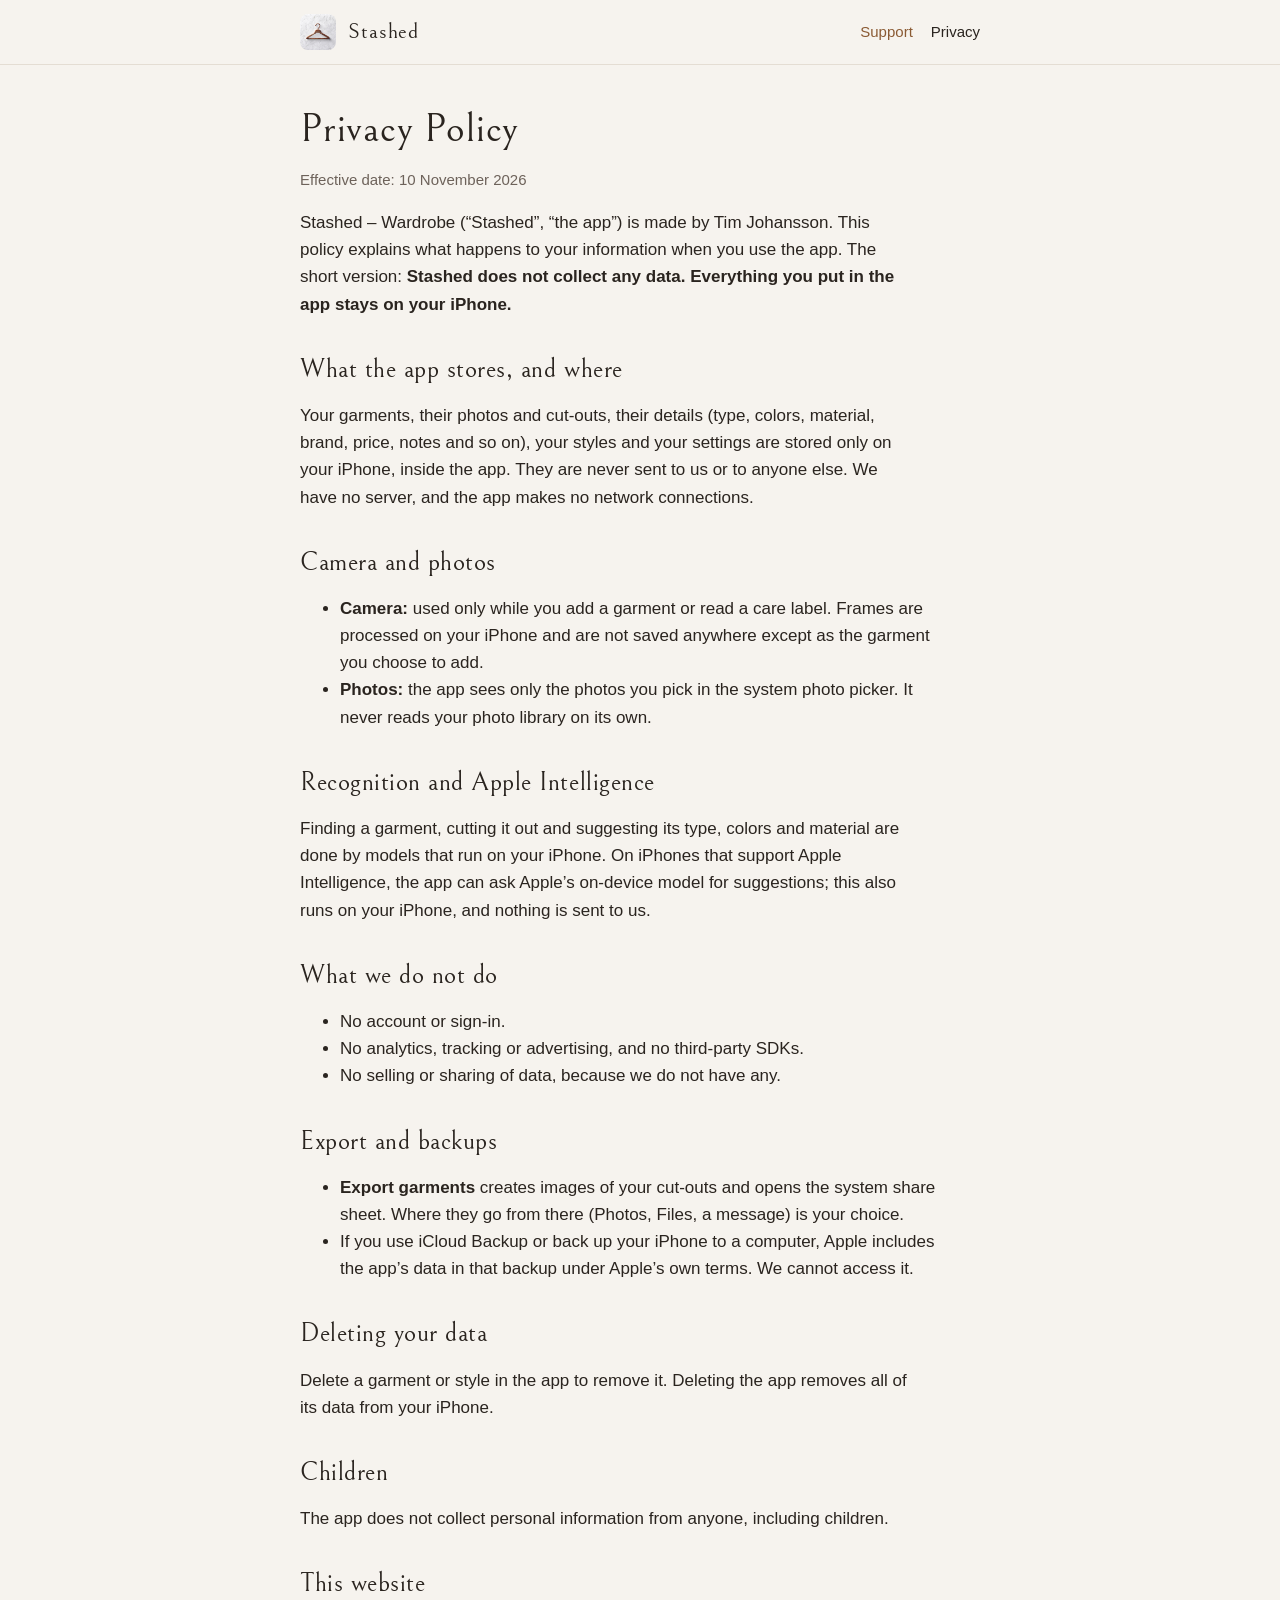
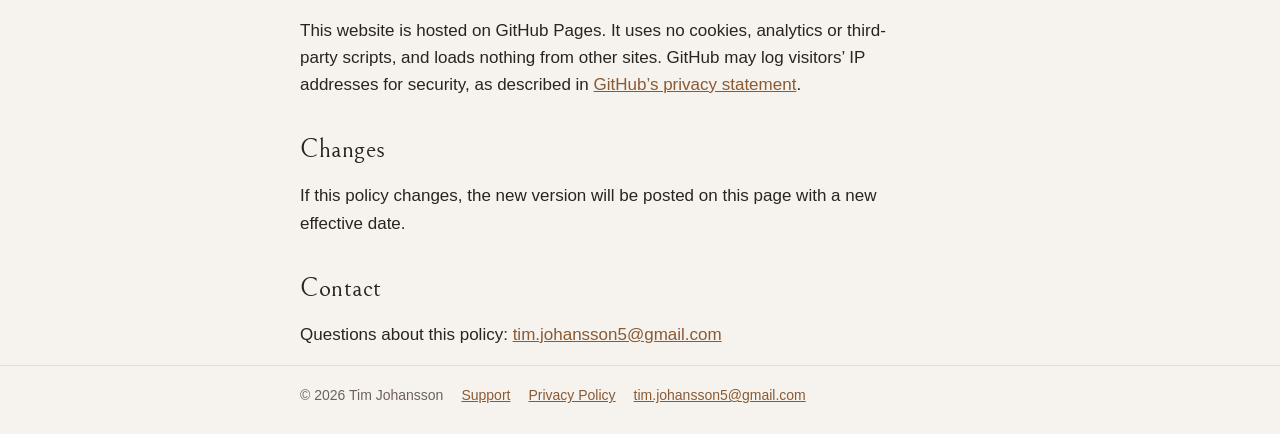
==== privacy/index.html @ 24479975 "Stashed – Wardrobe website" ====
<!doctype html>
<html lang="en">
<head>
<meta charset="utf-8">
<meta name="viewport" content="width=device-width, initial-scale=1">
<title>Privacy Policy – Stashed</title>
<meta name="description" content="Stashed – Wardrobe does not collect any data. Everything stays on your iPhone.">
<link rel="icon" href="../assets/icon.jpg">
<link rel="stylesheet" href="../assets/style.css">
</head>
<body>
<header class="site"><div class="wrap">
<img src="../assets/icon.jpg" alt="">
<a class="brand" href="../">Stashed</a>
<nav>
<a href="../support/">Support</a>
<a href="../privacy/" aria-current="page">Privacy</a>
</nav>
</div></header>
<main class="wrap">
<h1>Privacy Policy</h1>
<p class="meta">Effective date: 10 November 2026</p>
<p>Stashed – Wardrobe (“Stashed”, “the app”) is made by Tim Johansson. This policy explains what happens to your information when you use the app. The short version: <strong>Stashed does not collect any data. Everything you put in the app stays on your iPhone.</strong></p>

<h2>What the app stores, and where</h2>
<p>Your garments, their photos and cut-outs, their details (type, colors, material, brand, price, notes and so on), your styles and your settings are stored only on your iPhone, inside the app. They are never sent to us or to anyone else. We have no server, and the app makes no network connections.</p>

<h2>Camera and photos</h2>
<ul>
<li><strong>Camera:</strong> used only while you add a garment or read a care label. Frames are processed on your iPhone and are not saved anywhere except as the garment you choose to add.</li>
<li><strong>Photos:</strong> the app sees only the photos you pick in the system photo picker. It never reads your photo library on its own.</li>
</ul>

<h2>Recognition and Apple Intelligence</h2>
<p>Finding a garment, cutting it out and suggesting its type, colors and material are done by models that run on your iPhone. On iPhones that support Apple Intelligence, the app can ask Apple’s on-device model for suggestions; this also runs on your iPhone, and nothing is sent to us.</p>

<h2>What we do not do</h2>
<ul>
<li>No account or sign-in.</li>
<li>No analytics, tracking or advertising, and no third-party SDKs.</li>
<li>No selling or sharing of data, because we do not have any.</li>
</ul>

<h2>Export and backups</h2>
<ul>
<li><strong>Export garments</strong> creates images of your cut-outs and opens the system share sheet. Where they go from there (Photos, Files, a message) is your choice.</li>
<li>If you use iCloud Backup or back up your iPhone to a computer, Apple includes the app’s data in that backup under Apple’s own terms. We cannot access it.</li>
</ul>

<h2>Deleting your data</h2>
<p>Delete a garment or style in the app to remove it. Deleting the app removes all of its data from your iPhone.</p>

<h2>Children</h2>
<p>The app does not collect personal information from anyone, including children.</p>

<h2>This website</h2>
<p>This website is hosted on GitHub Pages. It uses no cookies, analytics or third-party scripts, and loads nothing from other sites. GitHub may log visitors’ IP addresses for security, as described in <a href="https://docs.github.com/site-policy/privacy-policies/github-general-privacy-statement">GitHub’s privacy statement</a>.</p>

<h2>Changes</h2>
<p>If this policy changes, the new version will be posted on this page with a new effective date.</p>

<h2>Contact</h2>
<p>Questions about this policy: <a href="mailto:tim.johansson5@gmail.com">tim.johansson5@gmail.com</a></p>
</main>
<footer><div class="wrap">
<span>© 2026 Tim Johansson</span>
<a href="../support/">Support</a>
<a href="../privacy/">Privacy Policy</a>
<a href="mailto:tim.johansson5@gmail.com">tim.johansson5@gmail.com</a>
</div></footer>
</body>
</html>
---- assets/style.css ----
@font-face {
  font-family: "Bellefair";
  src: url("Bellefair-Regular.ttf") format("truetype");
  font-display: swap;
}

:root {
  --bg: #f6f3ee;
  --surface: #ffffff;
  --text: #2a241f;
  --muted: #6d625a;
  --oak: #8a5a33;
  --line: #e4ddd3;
  color-scheme: light dark;
}
@media (prefers-color-scheme: dark) {
  :root {
    --bg: #171412;
    --surface: #211d1a;
    --text: #efe9e2;
    --muted: #b3a89d;
    --oak: #d39a68;
    --line: #3a332d;
  }
}

* { box-sizing: border-box; }
html { -webkit-text-size-adjust: 100%; }
body {
  margin: 0;
  background: var(--bg);
  color: var(--text);
  font: 17px/1.6 -apple-system, BlinkMacSystemFont, "Helvetica Neue", Helvetica, Arial, sans-serif;
}
.wrap { max-width: 720px; margin: 0 auto; padding: 0 20px; }

header.site { border-bottom: 1px solid var(--line); }
header.site .wrap { display: flex; align-items: center; gap: 12px; padding-top: 14px; padding-bottom: 14px; }
header.site img { width: 36px; height: 36px; border-radius: 8px; }
header.site a.brand { font-family: "Bellefair", Georgia, serif; font-size: 22px; letter-spacing: .04em; color: var(--text); text-decoration: none; }
header.site nav { margin-left: auto; display: flex; gap: 18px; font-size: 15px; }

a { color: var(--oak); }
nav a { text-decoration: none; }
nav a[aria-current="page"] { color: var(--text); }

h1, h2 { font-family: "Bellefair", Georgia, serif; font-weight: 400; letter-spacing: .02em; line-height: 1.2; }
h1 { font-size: 40px; margin: 40px 0 8px; }
h2 { font-size: 26px; margin: 36px 0 6px; }
.lede { font-size: 20px; color: var(--muted); margin: 0 0 24px; }
.meta { color: var(--muted); font-size: 15px; }
main { padding-bottom: 48px; }
main p, main li { max-width: 65ch; }
dt { font-weight: 600; margin-top: 20px; }
dd { margin: 4px 0 0; }

.hero { text-align: center; }
.hero img.icon { width: 112px; height: 112px; border-radius: 25px; margin-top: 48px; box-shadow: 0 6px 24px rgba(0,0,0,.18); }
.hero h1 { margin-top: 20px; }
.shots { display: grid; grid-template-columns: repeat(3, 1fr); gap: 14px; margin: 32px 0; }
.shots img { width: 100%; height: auto; border-radius: 18px; border: 1px solid var(--line); display: block; }
.points { list-style: none; padding: 0; margin: 0 auto; max-width: 560px; text-align: left; }
.points li { padding: 10px 0; border-bottom: 1px solid var(--line); }

footer { border-top: 1px solid var(--line); color: var(--muted); font-size: 14px; }
footer .wrap { padding-top: 18px; padding-bottom: 28px; display: flex; flex-wrap: wrap; gap: 8px 18px; }

@media (max-width: 520px) {
  h1 { font-size: 32px; }
  header.site nav { gap: 12px; }
  .shots { gap: 8px; }
  .shots img { border-radius: 10px; }
}
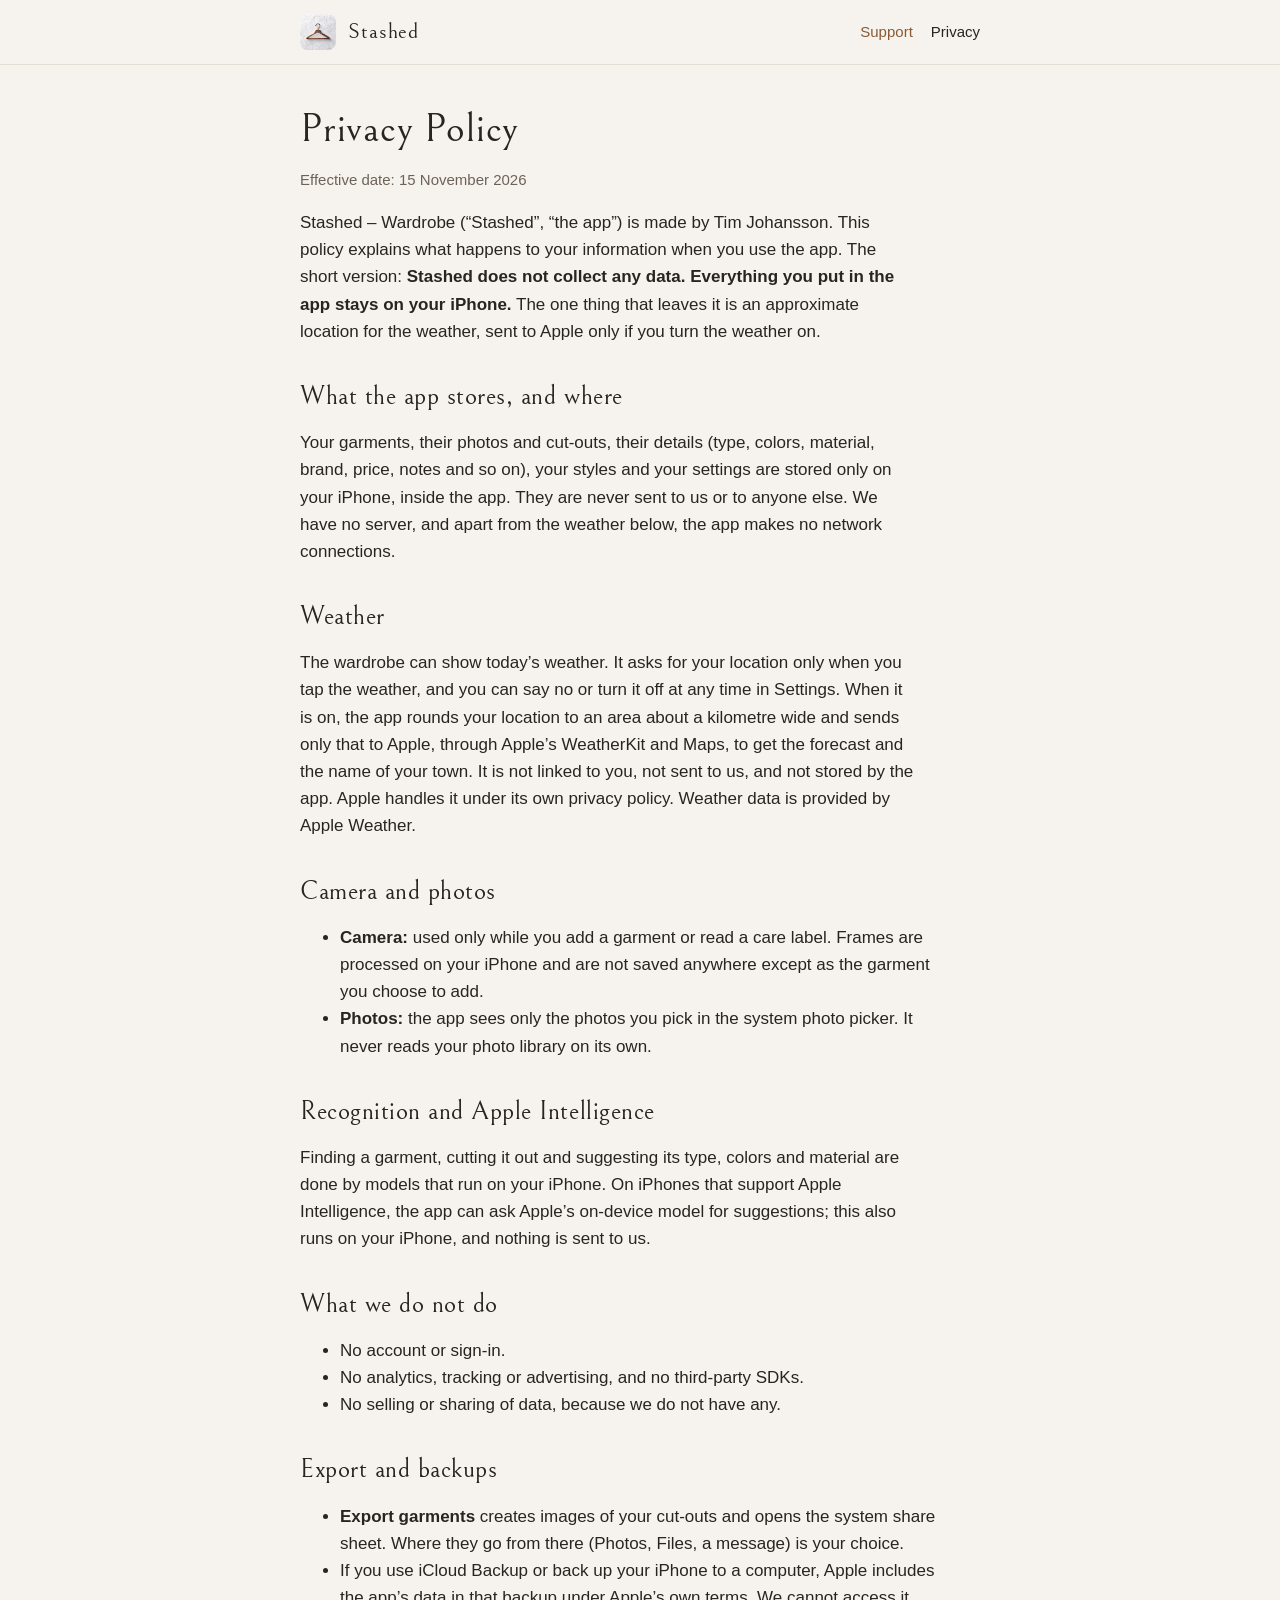
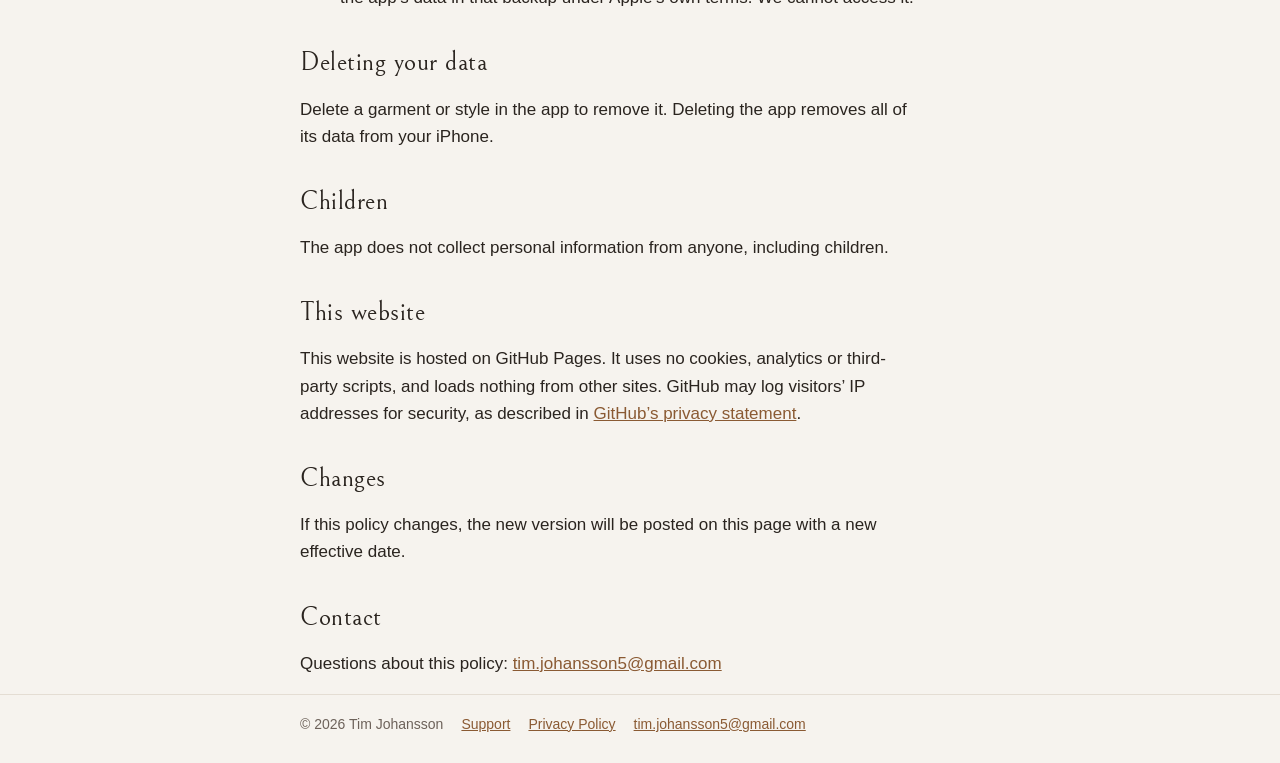
==== commit 1df51994: "Privacy policy: the weather sends an approximate location to Apple (Stashed 2.1) Publish with the 2." ====
--- a/privacy/index.html
+++ b/privacy/index.html
@@ -4,7 +4,7 @@
 <meta charset="utf-8">
 <meta name="viewport" content="width=device-width, initial-scale=1">
 <title>Privacy Policy – Stashed</title>
-<meta name="description" content="Stashed – Wardrobe does not collect any data. Everything stays on your iPhone.">
+<meta name="description" content="Stashed – Wardrobe does not collect any data. Everything stays on your iPhone, apart from an approximate location for the weather, sent to Apple.">
 <link rel="icon" href="../assets/icon.jpg">
 <link rel="stylesheet" href="../assets/style.css">
 </head>
@@ -19,11 +19,14 @@
 </div></header>
 <main class="wrap">
 <h1>Privacy Policy</h1>
-<p class="meta">Effective date: 10 November 2026</p>
-<p>Stashed – Wardrobe (“Stashed”, “the app”) is made by Tim Johansson. This policy explains what happens to your information when you use the app. The short version: <strong>Stashed does not collect any data. Everything you put in the app stays on your iPhone.</strong></p>
+<p class="meta">Effective date: 15 November 2026</p>
+<p>Stashed – Wardrobe (“Stashed”, “the app”) is made by Tim Johansson. This policy explains what happens to your information when you use the app. The short version: <strong>Stashed does not collect any data. Everything you put in the app stays on your iPhone.</strong> The one thing that leaves it is an approximate location for the weather, sent to Apple only if you turn the weather on.</p>
 
 <h2>What the app stores, and where</h2>
-<p>Your garments, their photos and cut-outs, their details (type, colors, material, brand, price, notes and so on), your styles and your settings are stored only on your iPhone, inside the app. They are never sent to us or to anyone else. We have no server, and the app makes no network connections.</p>
+<p>Your garments, their photos and cut-outs, their details (type, colors, material, brand, price, notes and so on), your styles and your settings are stored only on your iPhone, inside the app. They are never sent to us or to anyone else. We have no server, and apart from the weather below, the app makes no network connections.</p>
+
+<h2>Weather</h2>
+<p>The wardrobe can show today’s weather. It asks for your location only when you tap the weather, and you can say no or turn it off at any time in Settings. When it is on, the app rounds your location to an area about a kilometre wide and sends only that to Apple, through Apple’s WeatherKit and Maps, to get the forecast and the name of your town. It is not linked to you, not sent to us, and not stored by the app. Apple handles it under its own privacy policy. Weather data is provided by Apple Weather.</p>
 
 <h2>Camera and photos</h2>
 <ul>
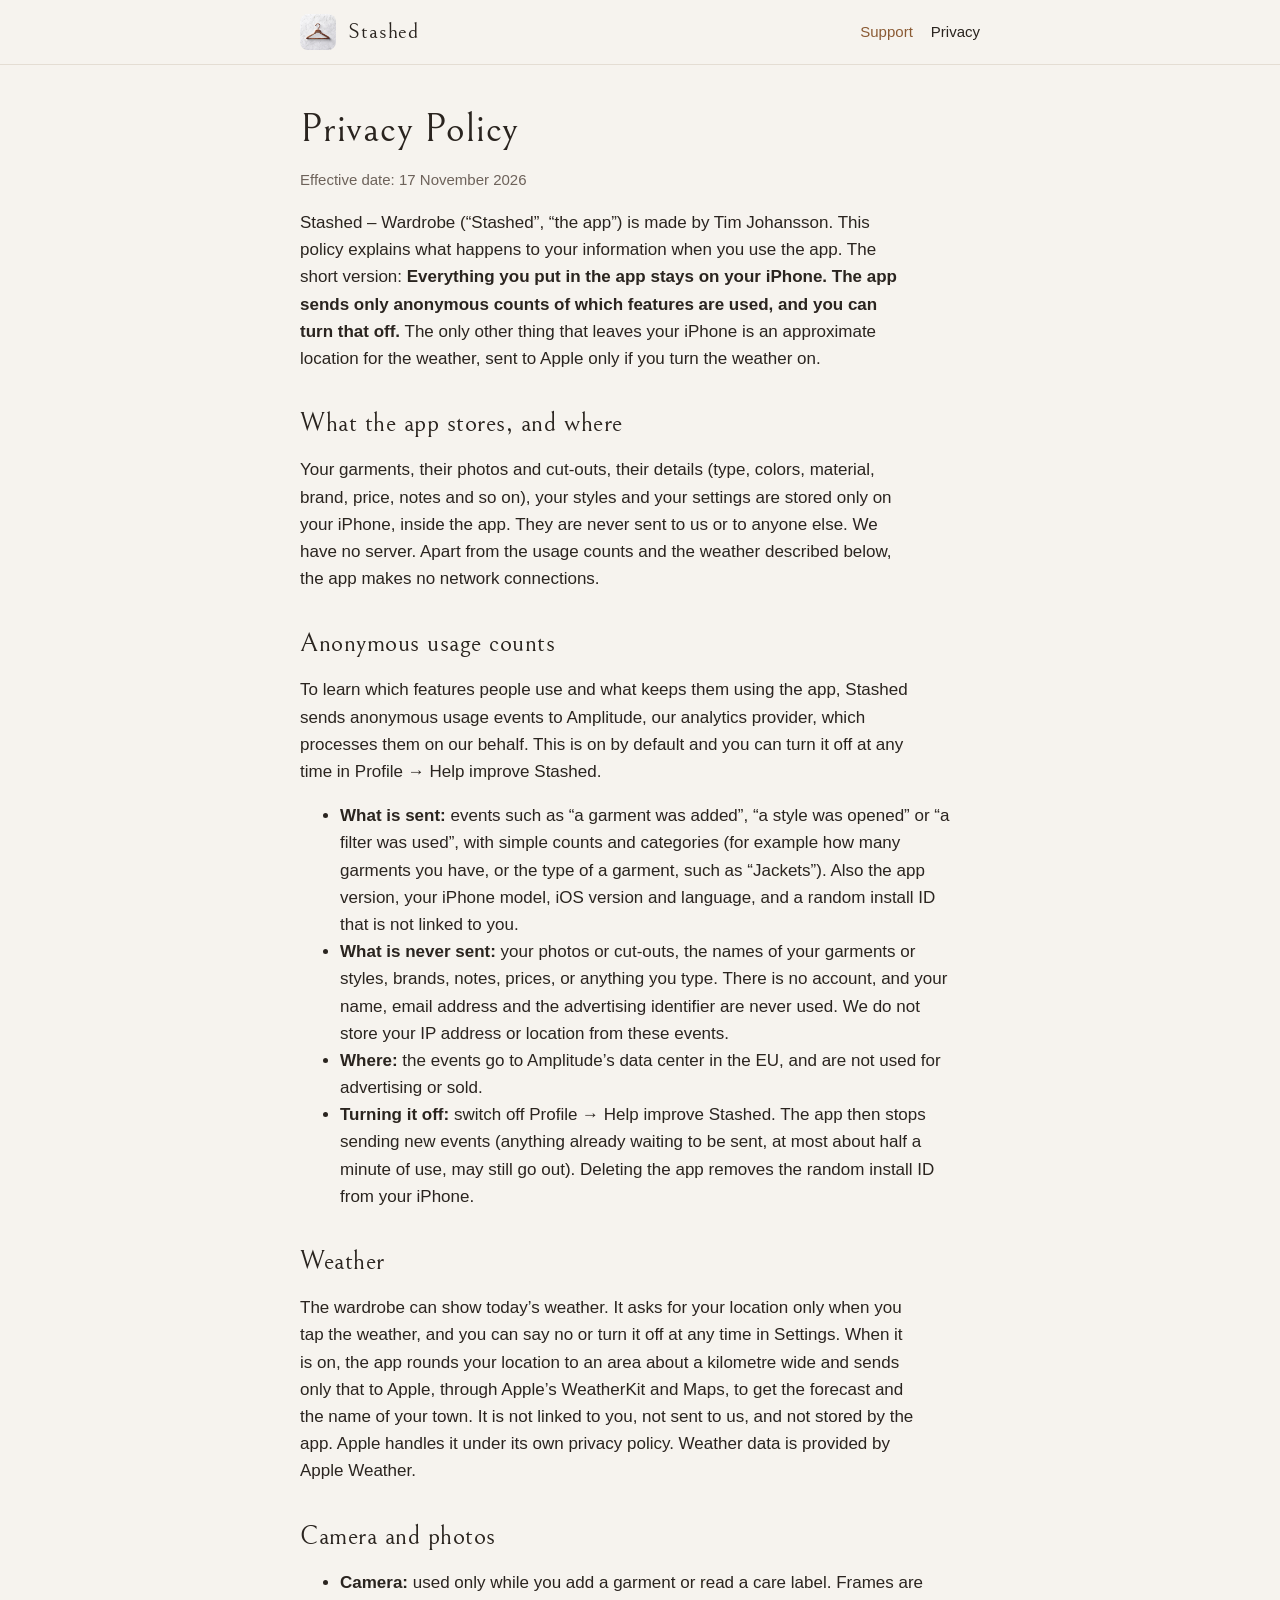
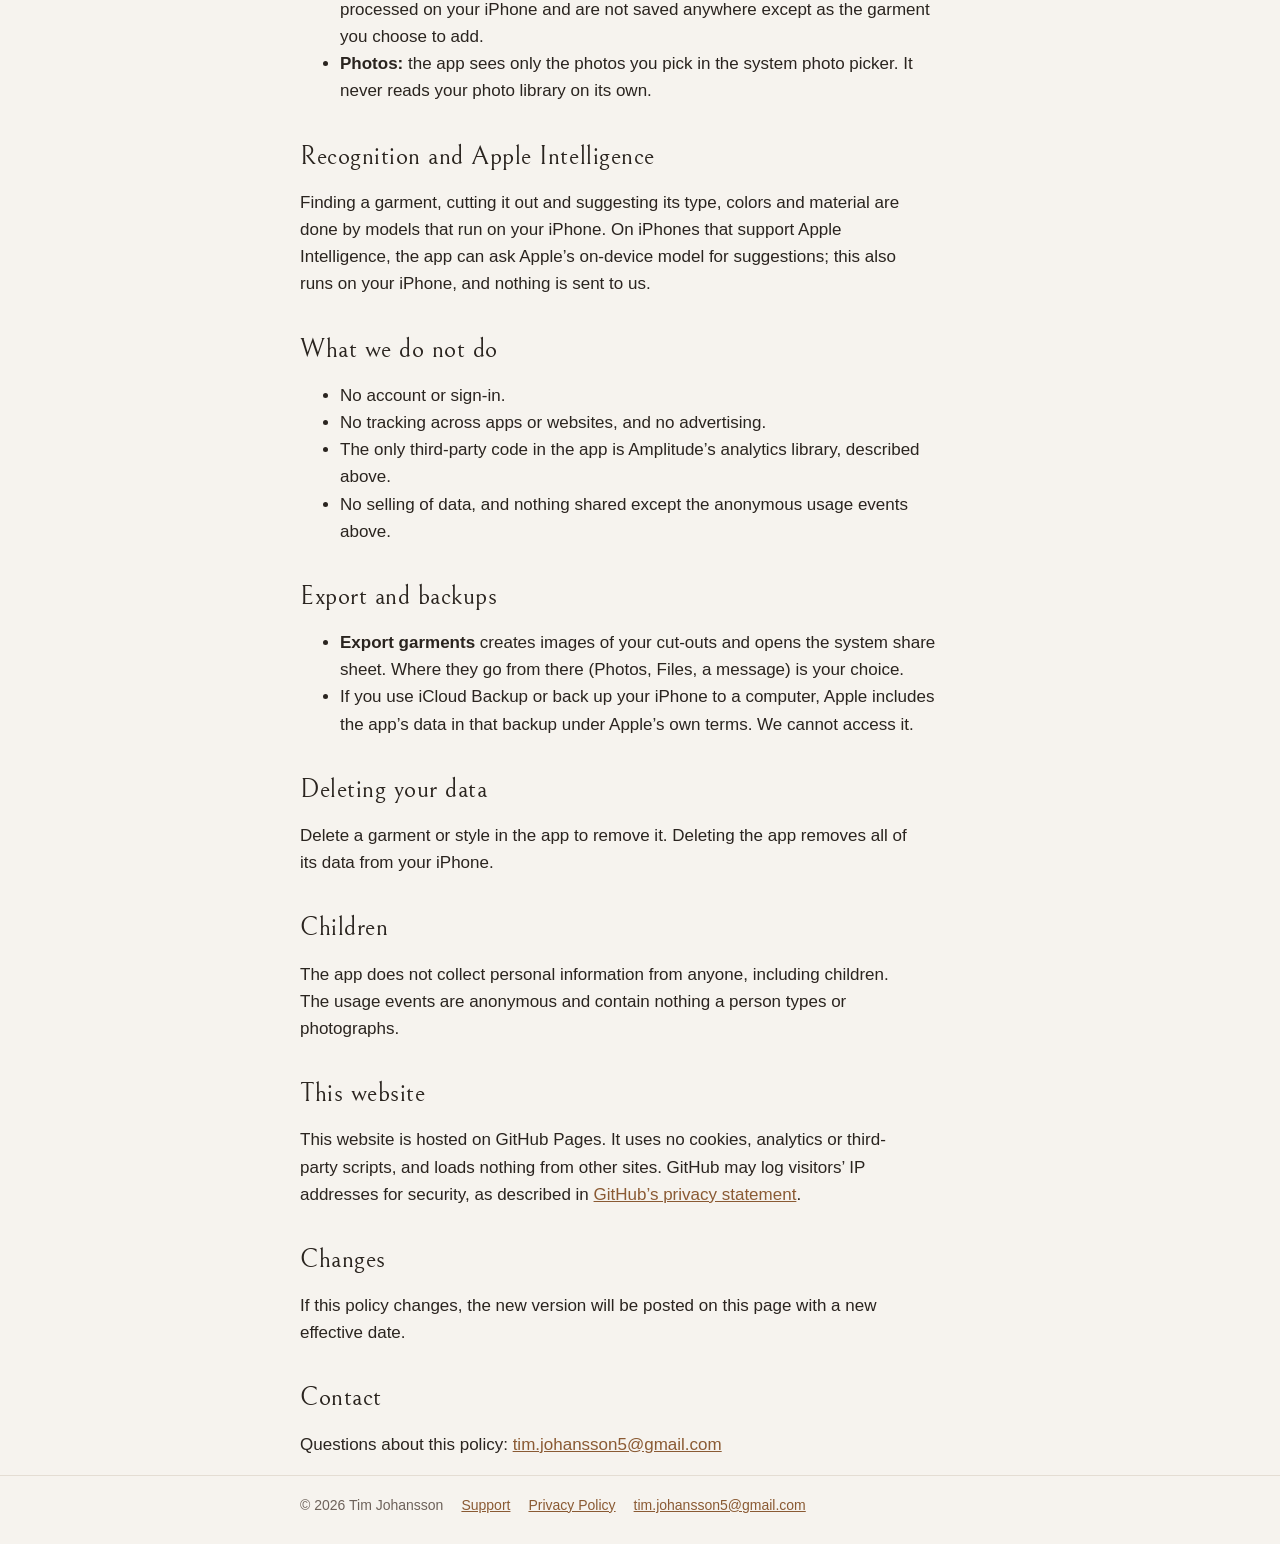
==== commit 39a88b24: "Privacy policy: anonymous usage counts to Amplitude (EU), with a switch in Profile (Stashed 2.1) Co-" ====
--- a/privacy/index.html
+++ b/privacy/index.html
@@ -4,7 +4,7 @@
 <meta charset="utf-8">
 <meta name="viewport" content="width=device-width, initial-scale=1">
 <title>Privacy Policy – Stashed</title>
-<meta name="description" content="Stashed – Wardrobe does not collect any data. Everything stays on your iPhone, apart from an approximate location for the weather, sent to Apple.">
+<meta name="description" content="Stashed – Wardrobe keeps your clothes and photos on your iPhone. It sends anonymous usage counts to Amplitude (EU) unless you turn that off, and an approximate location to Apple for the weather.">
 <link rel="icon" href="../assets/icon.jpg">
 <link rel="stylesheet" href="../assets/style.css">
 </head>
@@ -19,11 +19,20 @@
 </div></header>
 <main class="wrap">
 <h1>Privacy Policy</h1>
-<p class="meta">Effective date: 15 November 2026</p>
-<p>Stashed – Wardrobe (“Stashed”, “the app”) is made by Tim Johansson. This policy explains what happens to your information when you use the app. The short version: <strong>Stashed does not collect any data. Everything you put in the app stays on your iPhone.</strong> The one thing that leaves it is an approximate location for the weather, sent to Apple only if you turn the weather on.</p>
+<p class="meta">Effective date: 17 November 2026</p>
+<p>Stashed – Wardrobe (“Stashed”, “the app”) is made by Tim Johansson. This policy explains what happens to your information when you use the app. The short version: <strong>Everything you put in the app stays on your iPhone. The app sends only anonymous counts of which features are used, and you can turn that off.</strong> The only other thing that leaves your iPhone is an approximate location for the weather, sent to Apple only if you turn the weather on.</p>
 
 <h2>What the app stores, and where</h2>
-<p>Your garments, their photos and cut-outs, their details (type, colors, material, brand, price, notes and so on), your styles and your settings are stored only on your iPhone, inside the app. They are never sent to us or to anyone else. We have no server, and apart from the weather below, the app makes no network connections.</p>
+<p>Your garments, their photos and cut-outs, their details (type, colors, material, brand, price, notes and so on), your styles and your settings are stored only on your iPhone, inside the app. They are never sent to us or to anyone else. We have no server. Apart from the usage counts and the weather described below, the app makes no network connections.</p>
+
+<h2>Anonymous usage counts</h2>
+<p>To learn which features people use and what keeps them using the app, Stashed sends anonymous usage events to Amplitude, our analytics provider, which processes them on our behalf. This is on by default and you can turn it off at any time in Profile → Help improve Stashed.</p>
+<ul>
+<li><strong>What is sent:</strong> events such as “a garment was added”, “a style was opened” or “a filter was used”, with simple counts and categories (for example how many garments you have, or the type of a garment, such as “Jackets”). Also the app version, your iPhone model, iOS version and language, and a random install ID that is not linked to you.</li>
+<li><strong>What is never sent:</strong> your photos or cut-outs, the names of your garments or styles, brands, notes, prices, or anything you type. There is no account, and your name, email address and the advertising identifier are never used. We do not store your IP address or location from these events.</li>
+<li><strong>Where:</strong> the events go to Amplitude’s data center in the EU, and are not used for advertising or sold.</li>
+<li><strong>Turning it off:</strong> switch off Profile → Help improve Stashed. The app then stops sending new events (anything already waiting to be sent, at most about half a minute of use, may still go out). Deleting the app removes the random install ID from your iPhone.</li>
+</ul>
 
 <h2>Weather</h2>
 <p>The wardrobe can show today’s weather. It asks for your location only when you tap the weather, and you can say no or turn it off at any time in Settings. When it is on, the app rounds your location to an area about a kilometre wide and sends only that to Apple, through Apple’s WeatherKit and Maps, to get the forecast and the name of your town. It is not linked to you, not sent to us, and not stored by the app. Apple handles it under its own privacy policy. Weather data is provided by Apple Weather.</p>
@@ -40,8 +49,9 @@
 <h2>What we do not do</h2>
 <ul>
 <li>No account or sign-in.</li>
-<li>No analytics, tracking or advertising, and no third-party SDKs.</li>
-<li>No selling or sharing of data, because we do not have any.</li>
+<li>No tracking across apps or websites, and no advertising.</li>
+<li>The only third-party code in the app is Amplitude’s analytics library, described above.</li>
+<li>No selling of data, and nothing shared except the anonymous usage events above.</li>
 </ul>
 
 <h2>Export and backups</h2>
@@ -54,7 +64,7 @@
 <p>Delete a garment or style in the app to remove it. Deleting the app removes all of its data from your iPhone.</p>
 
 <h2>Children</h2>
-<p>The app does not collect personal information from anyone, including children.</p>
+<p>The app does not collect personal information from anyone, including children. The usage events are anonymous and contain nothing a person types or photographs.</p>
 
 <h2>This website</h2>
 <p>This website is hosted on GitHub Pages. It uses no cookies, analytics or third-party scripts, and loads nothing from other sites. GitHub may log visitors’ IP addresses for security, as described in <a href="https://docs.github.com/site-policy/privacy-policies/github-general-privacy-statement">GitHub’s privacy statement</a>.</p>
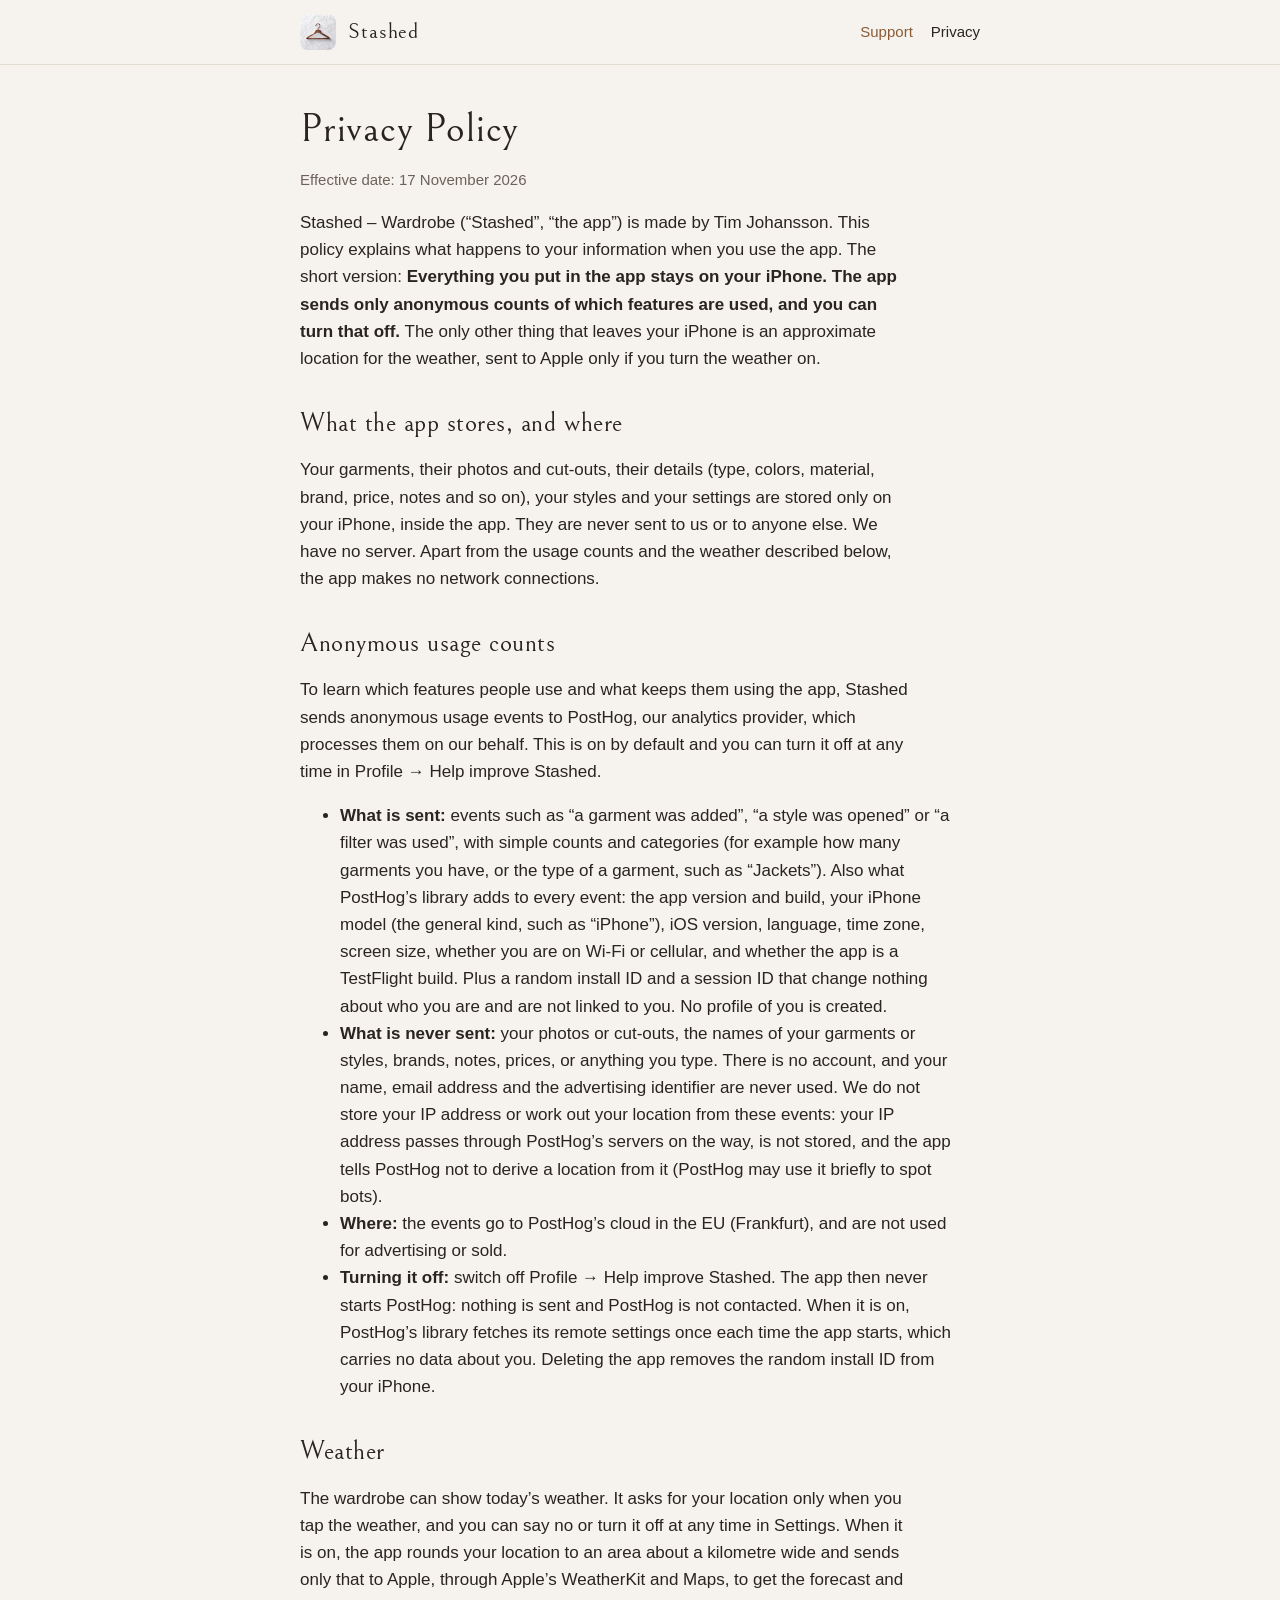
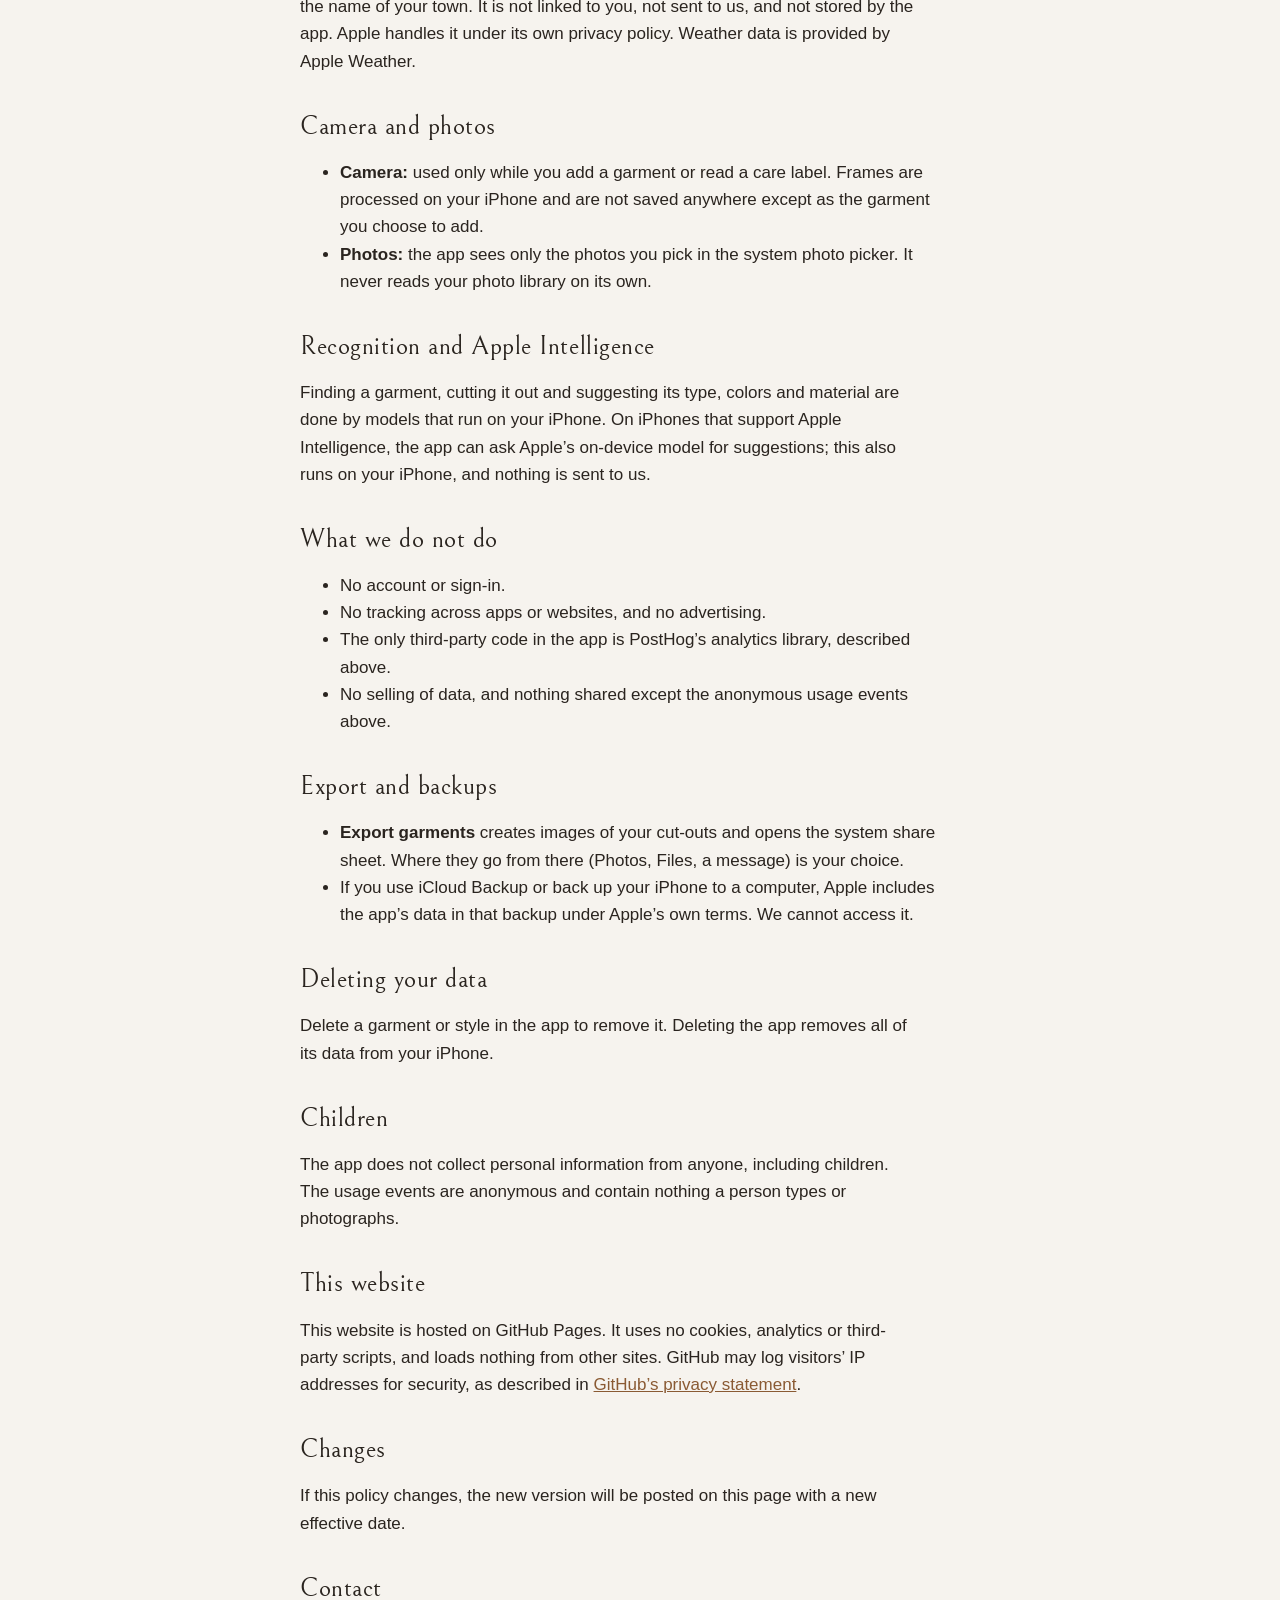
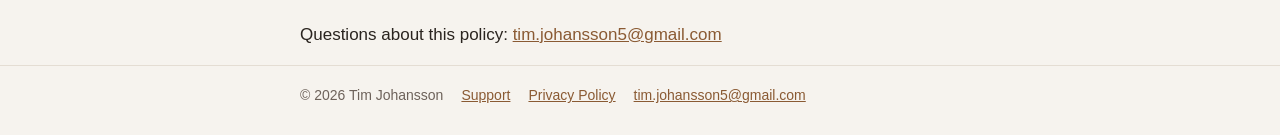
==== commit f8969c63: "Privacy policy: PostHog (EU cloud) instead of Amplitude, off means never started (Stashed 2.1) Co-Au" ====
--- a/privacy/index.html
+++ b/privacy/index.html
@@ -4,7 +4,7 @@
 <meta charset="utf-8">
 <meta name="viewport" content="width=device-width, initial-scale=1">
 <title>Privacy Policy – Stashed</title>
-<meta name="description" content="Stashed – Wardrobe keeps your clothes and photos on your iPhone. It sends anonymous usage counts to Amplitude (EU) unless you turn that off, and an approximate location to Apple for the weather.">
+<meta name="description" content="Stashed – Wardrobe keeps your clothes and photos on your iPhone. It sends anonymous usage counts to PostHog (EU) unless you turn that off, and an approximate location to Apple for the weather.">
 <link rel="icon" href="../assets/icon.jpg">
 <link rel="stylesheet" href="../assets/style.css">
 </head>
@@ -26,12 +26,12 @@
 <p>Your garments, their photos and cut-outs, their details (type, colors, material, brand, price, notes and so on), your styles and your settings are stored only on your iPhone, inside the app. They are never sent to us or to anyone else. We have no server. Apart from the usage counts and the weather described below, the app makes no network connections.</p>
 
 <h2>Anonymous usage counts</h2>
-<p>To learn which features people use and what keeps them using the app, Stashed sends anonymous usage events to Amplitude, our analytics provider, which processes them on our behalf. This is on by default and you can turn it off at any time in Profile → Help improve Stashed.</p>
+<p>To learn which features people use and what keeps them using the app, Stashed sends anonymous usage events to PostHog, our analytics provider, which processes them on our behalf. This is on by default and you can turn it off at any time in Profile → Help improve Stashed.</p>
 <ul>
-<li><strong>What is sent:</strong> events such as “a garment was added”, “a style was opened” or “a filter was used”, with simple counts and categories (for example how many garments you have, or the type of a garment, such as “Jackets”). Also the app version, your iPhone model, iOS version and language, and a random install ID that is not linked to you.</li>
-<li><strong>What is never sent:</strong> your photos or cut-outs, the names of your garments or styles, brands, notes, prices, or anything you type. There is no account, and your name, email address and the advertising identifier are never used. We do not store your IP address or location from these events.</li>
-<li><strong>Where:</strong> the events go to Amplitude’s data center in the EU, and are not used for advertising or sold.</li>
-<li><strong>Turning it off:</strong> switch off Profile → Help improve Stashed. The app then stops sending new events (anything already waiting to be sent, at most about half a minute of use, may still go out). Deleting the app removes the random install ID from your iPhone.</li>
+<li><strong>What is sent:</strong> events such as “a garment was added”, “a style was opened” or “a filter was used”, with simple counts and categories (for example how many garments you have, or the type of a garment, such as “Jackets”). Also what PostHog’s library adds to every event: the app version and build, your iPhone model (the general kind, such as “iPhone”), iOS version, language, time zone, screen size, whether you are on Wi-Fi or cellular, and whether the app is a TestFlight build. Plus a random install ID and a session ID that change nothing about who you are and are not linked to you. No profile of you is created.</li>
+<li><strong>What is never sent:</strong> your photos or cut-outs, the names of your garments or styles, brands, notes, prices, or anything you type. There is no account, and your name, email address and the advertising identifier are never used. We do not store your IP address or work out your location from these events: your IP address passes through PostHog’s servers on the way, is not stored, and the app tells PostHog not to derive a location from it (PostHog may use it briefly to spot bots).</li>
+<li><strong>Where:</strong> the events go to PostHog’s cloud in the EU (Frankfurt), and are not used for advertising or sold.</li>
+<li><strong>Turning it off:</strong> switch off Profile → Help improve Stashed. The app then never starts PostHog: nothing is sent and PostHog is not contacted. When it is on, PostHog’s library fetches its remote settings once each time the app starts, which carries no data about you. Deleting the app removes the random install ID from your iPhone.</li>
 </ul>
 
 <h2>Weather</h2>
@@ -50,7 +50,7 @@
 <ul>
 <li>No account or sign-in.</li>
 <li>No tracking across apps or websites, and no advertising.</li>
-<li>The only third-party code in the app is Amplitude’s analytics library, described above.</li>
+<li>The only third-party code in the app is PostHog’s analytics library, described above.</li>
 <li>No selling of data, and nothing shared except the anonymous usage events above.</li>
 </ul>
 
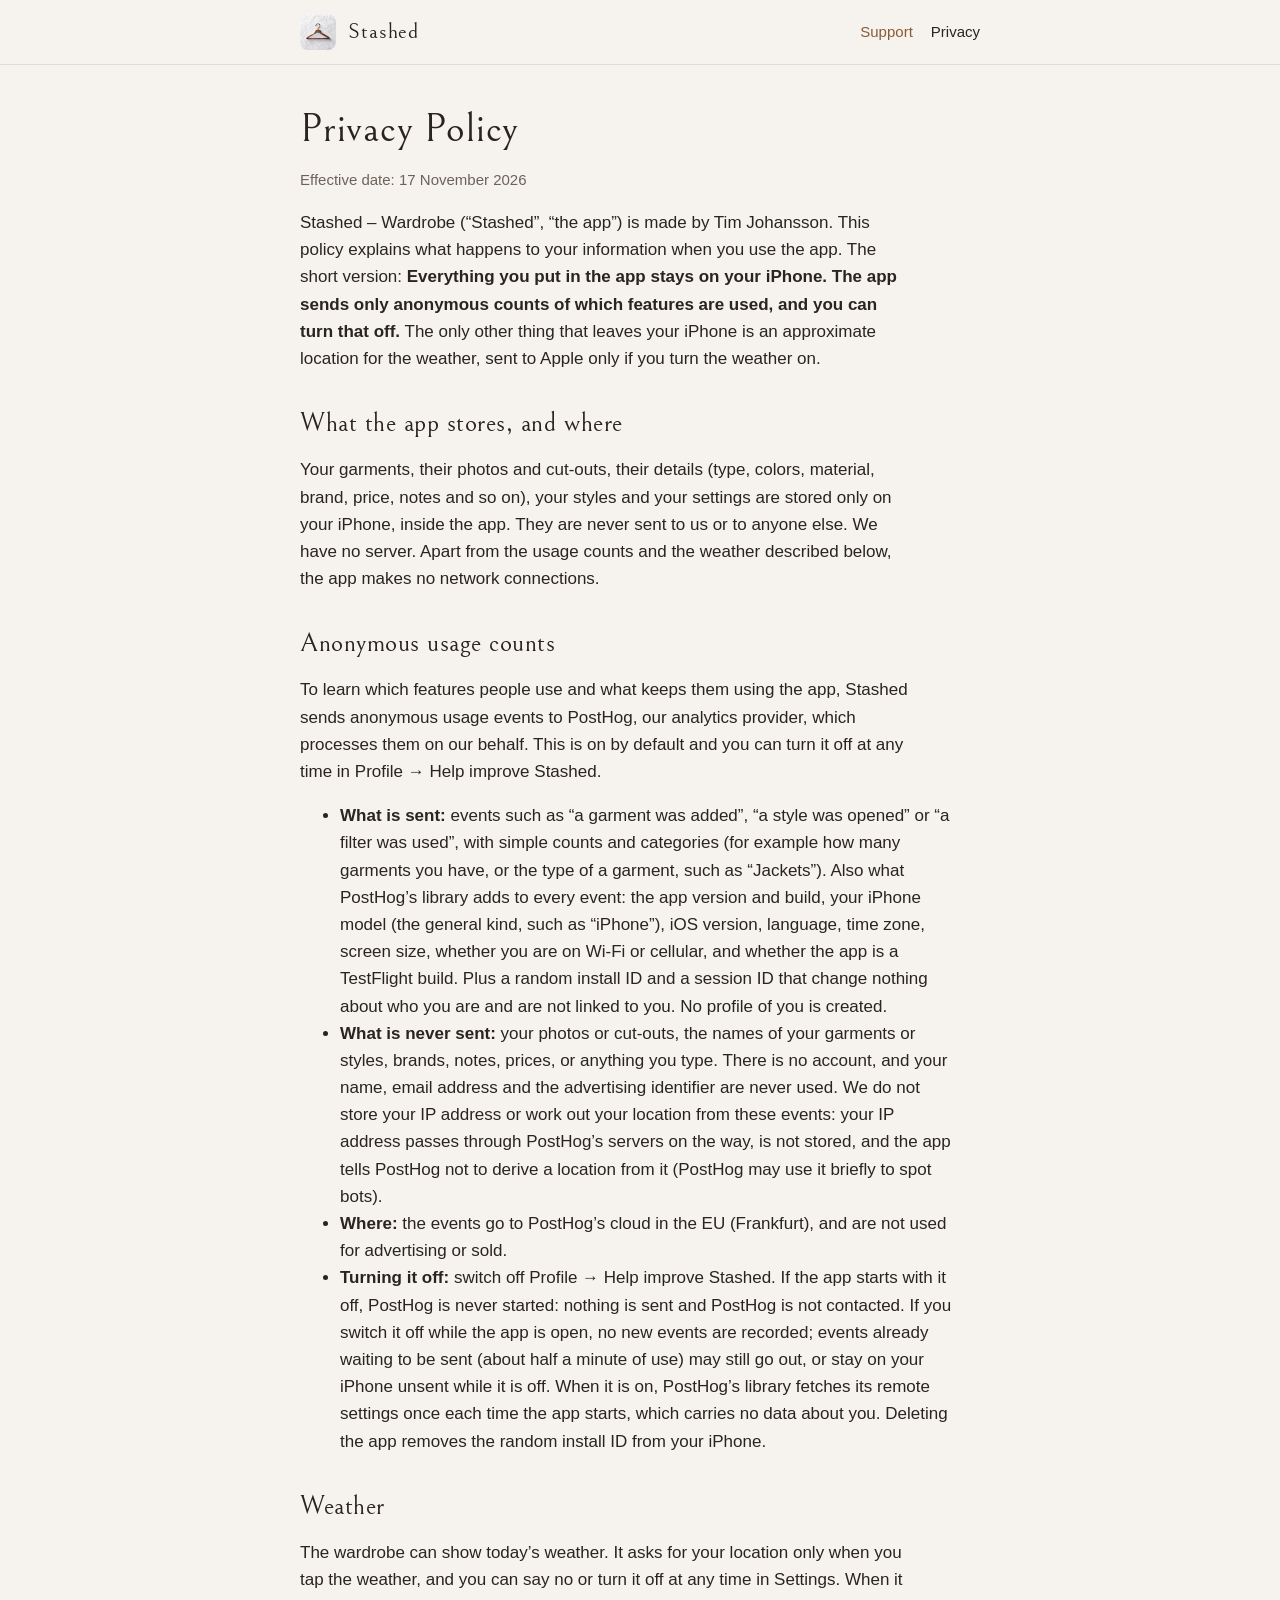
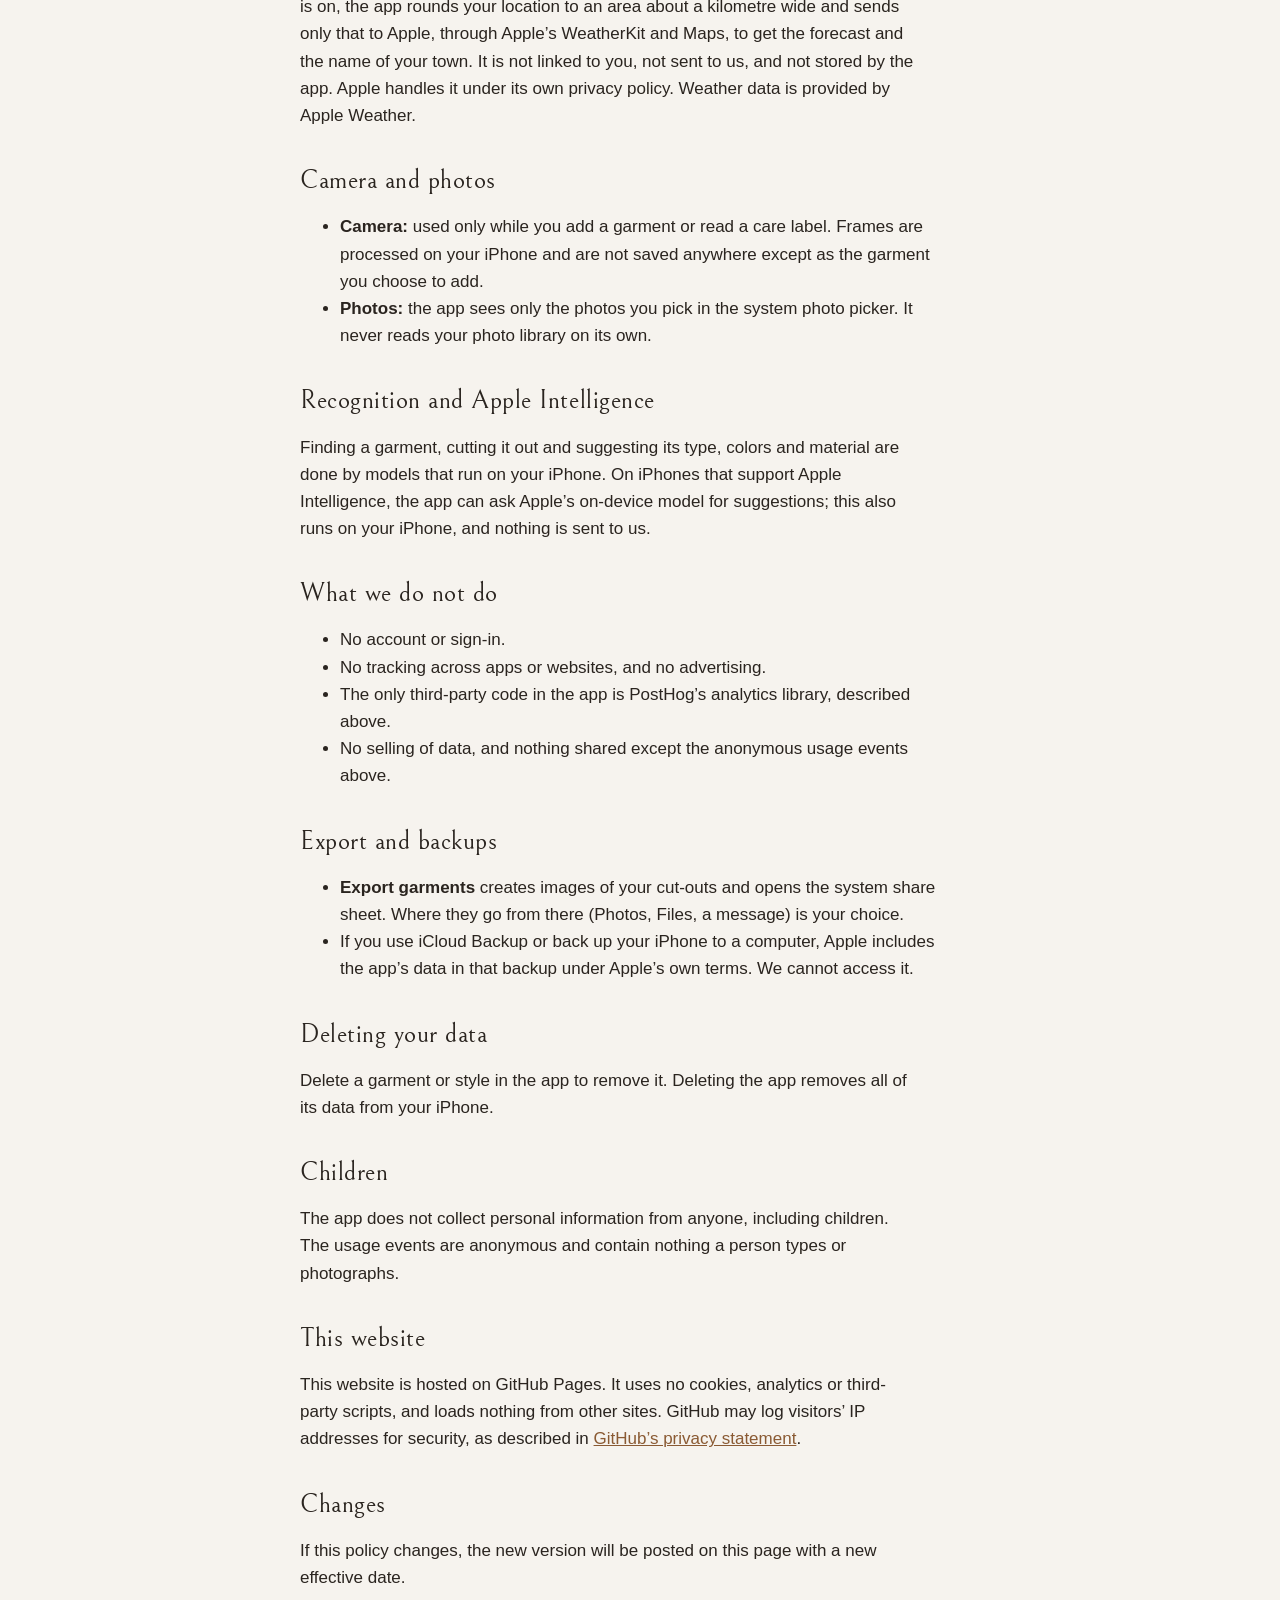
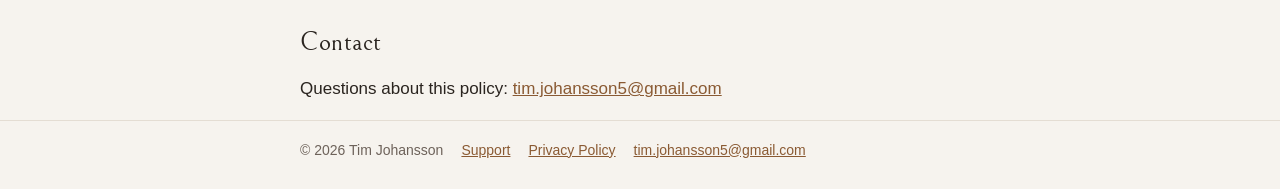
==== commit 367f9ad3: "Privacy policy: switching off mid-session, what happens to waiting events Co-Authored-By: Claude Opu" ====
--- a/privacy/index.html
+++ b/privacy/index.html
@@ -31,7 +31,7 @@
 <li><strong>What is sent:</strong> events such as “a garment was added”, “a style was opened” or “a filter was used”, with simple counts and categories (for example how many garments you have, or the type of a garment, such as “Jackets”). Also what PostHog’s library adds to every event: the app version and build, your iPhone model (the general kind, such as “iPhone”), iOS version, language, time zone, screen size, whether you are on Wi-Fi or cellular, and whether the app is a TestFlight build. Plus a random install ID and a session ID that change nothing about who you are and are not linked to you. No profile of you is created.</li>
 <li><strong>What is never sent:</strong> your photos or cut-outs, the names of your garments or styles, brands, notes, prices, or anything you type. There is no account, and your name, email address and the advertising identifier are never used. We do not store your IP address or work out your location from these events: your IP address passes through PostHog’s servers on the way, is not stored, and the app tells PostHog not to derive a location from it (PostHog may use it briefly to spot bots).</li>
 <li><strong>Where:</strong> the events go to PostHog’s cloud in the EU (Frankfurt), and are not used for advertising or sold.</li>
-<li><strong>Turning it off:</strong> switch off Profile → Help improve Stashed. The app then never starts PostHog: nothing is sent and PostHog is not contacted. When it is on, PostHog’s library fetches its remote settings once each time the app starts, which carries no data about you. Deleting the app removes the random install ID from your iPhone.</li>
+<li><strong>Turning it off:</strong> switch off Profile → Help improve Stashed. If the app starts with it off, PostHog is never started: nothing is sent and PostHog is not contacted. If you switch it off while the app is open, no new events are recorded; events already waiting to be sent (about half a minute of use) may still go out, or stay on your iPhone unsent while it is off. When it is on, PostHog’s library fetches its remote settings once each time the app starts, which carries no data about you. Deleting the app removes the random install ID from your iPhone.</li>
 </ul>
 
 <h2>Weather</h2>
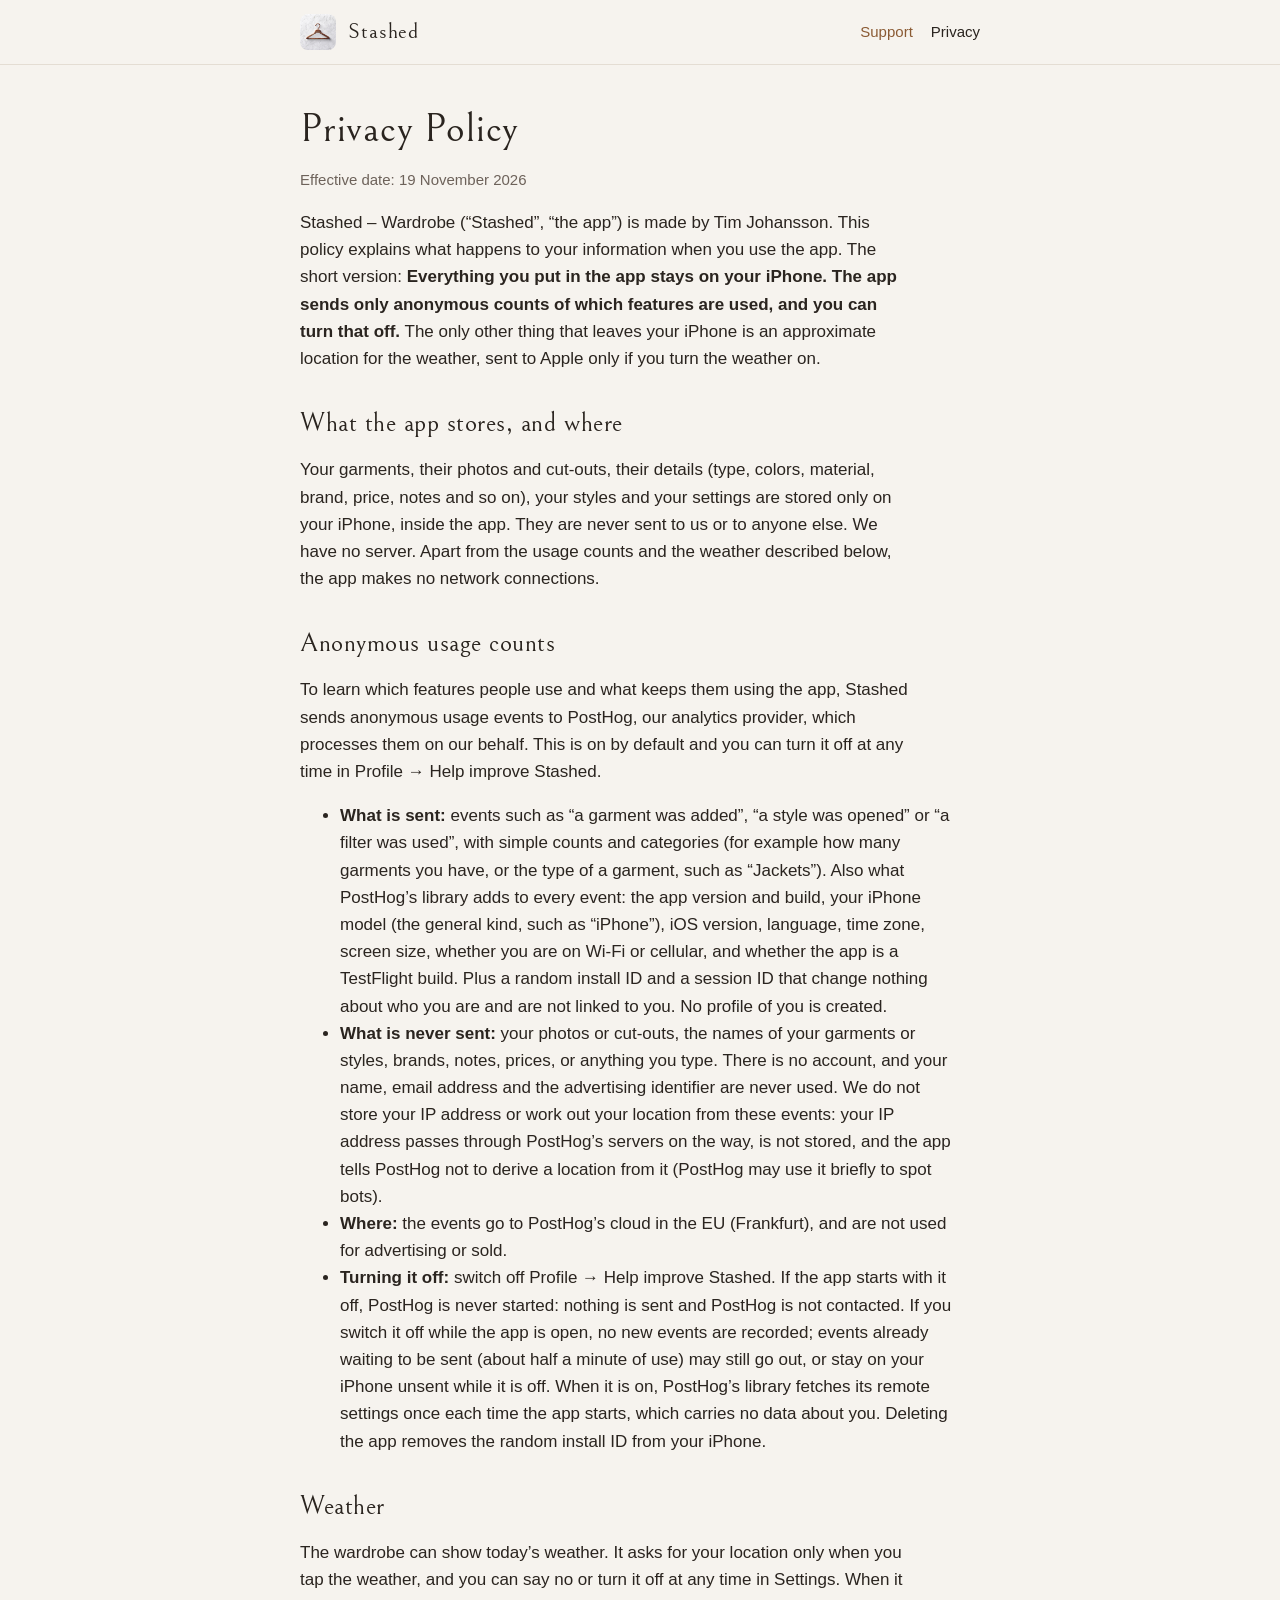
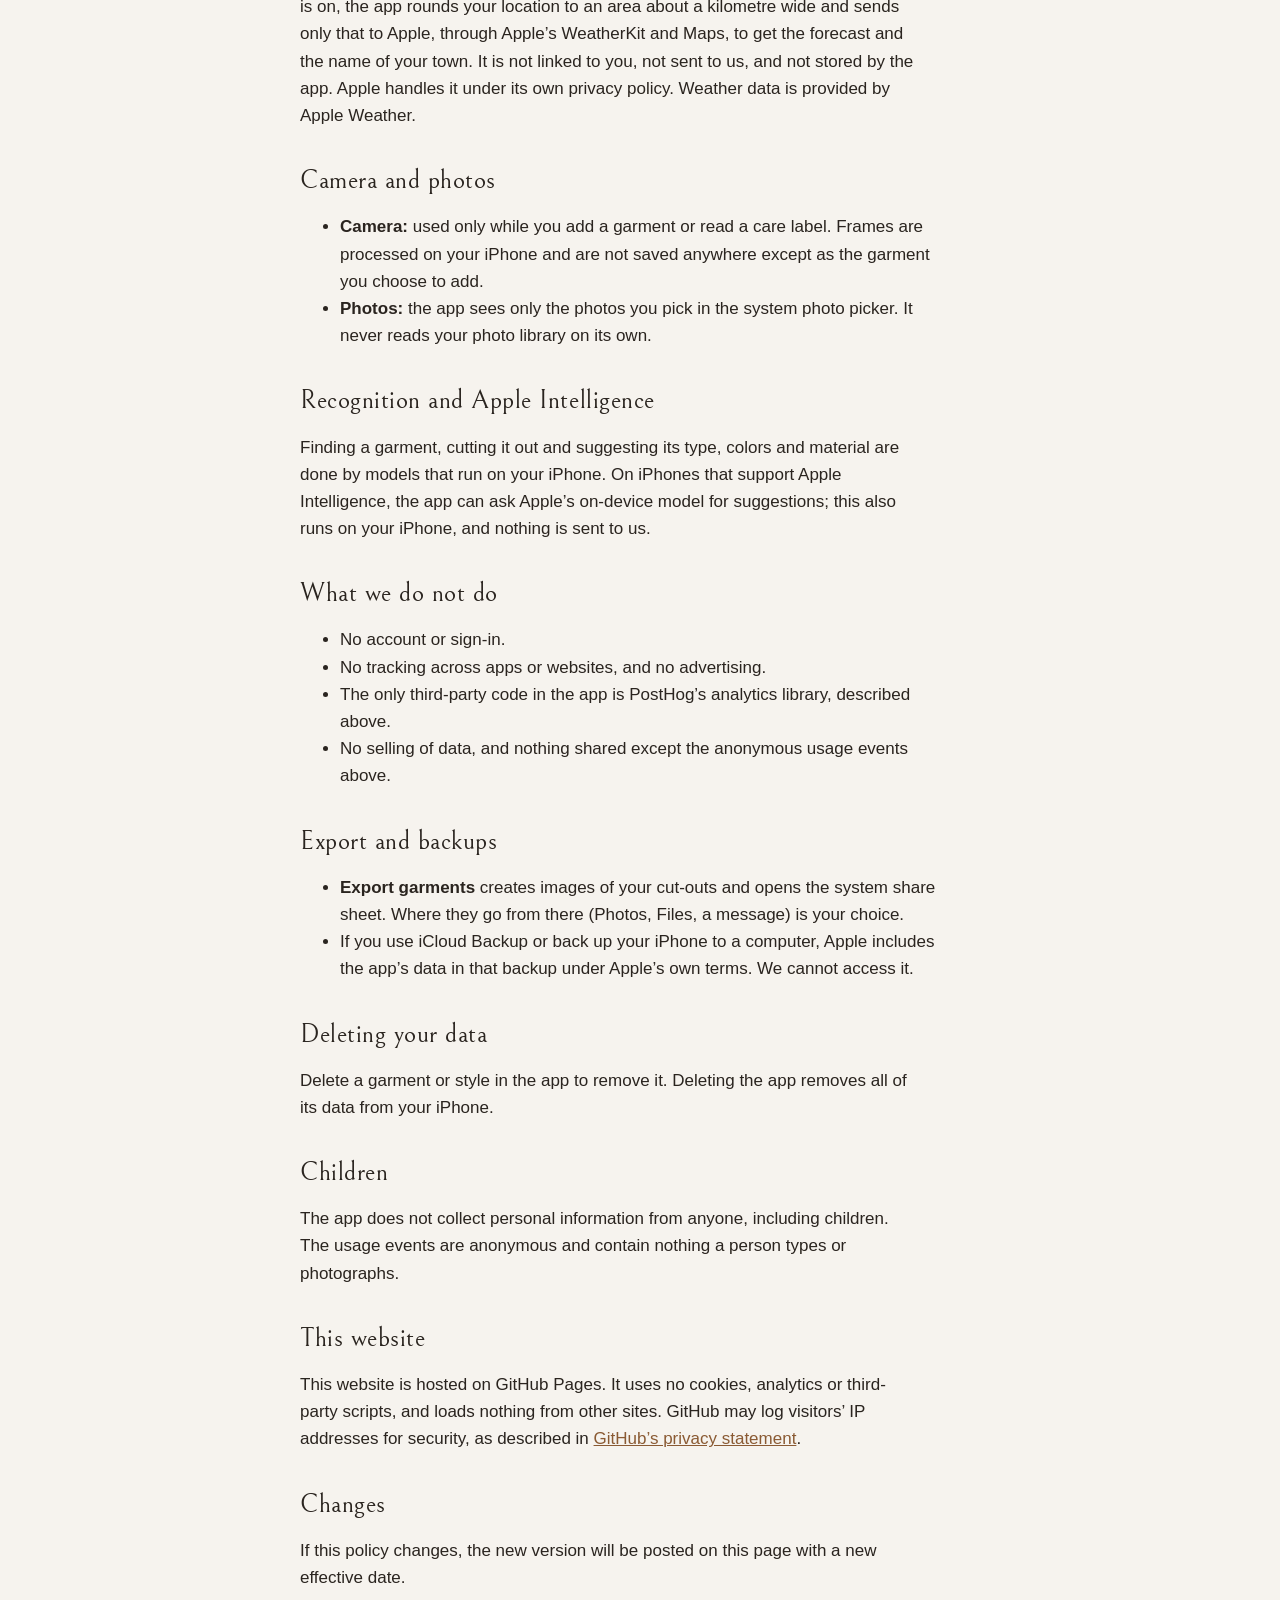
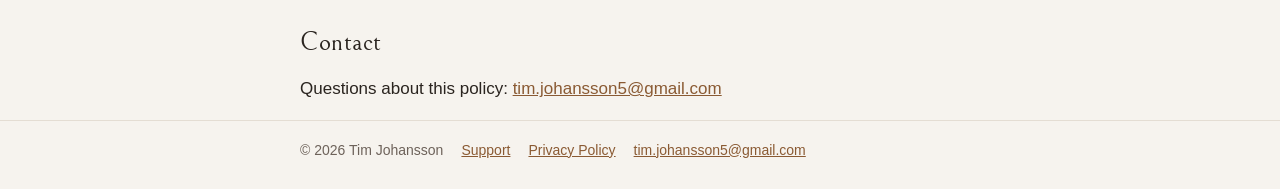
==== commit 21906666: "Privacy policy: effective 19 November 2026, the day 2.1 was submitted and this policy went live Co-A" ====
--- a/privacy/index.html
+++ b/privacy/index.html
@@ -19,7 +19,7 @@
 </div></header>
 <main class="wrap">
 <h1>Privacy Policy</h1>
-<p class="meta">Effective date: 17 November 2026</p>
+<p class="meta">Effective date: 19 November 2026</p>
 <p>Stashed – Wardrobe (“Stashed”, “the app”) is made by Tim Johansson. This policy explains what happens to your information when you use the app. The short version: <strong>Everything you put in the app stays on your iPhone. The app sends only anonymous counts of which features are used, and you can turn that off.</strong> The only other thing that leaves your iPhone is an approximate location for the weather, sent to Apple only if you turn the weather on.</p>
 
 <h2>What the app stores, and where</h2>
